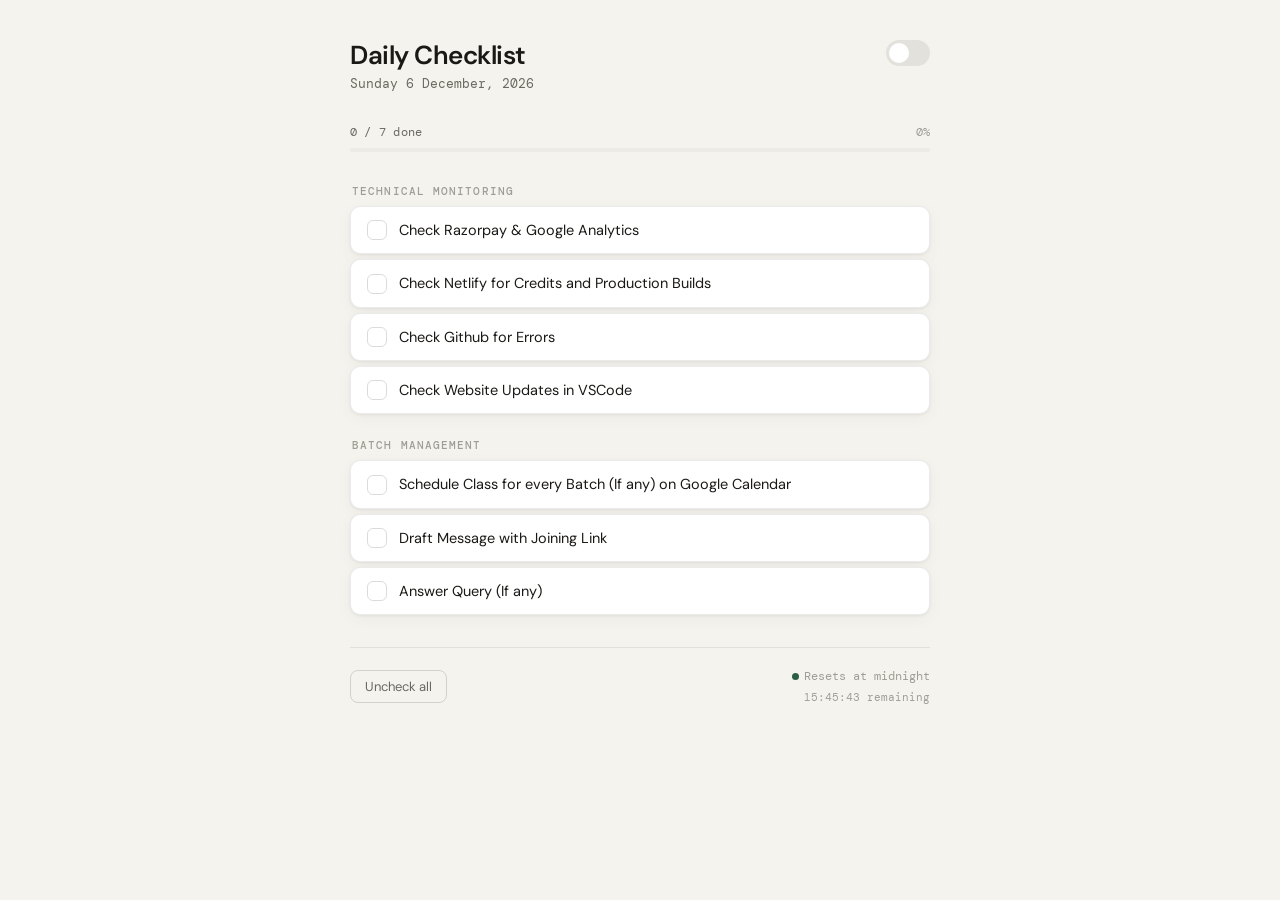
==== daily-checklist.html @ e54559fe "Daily Checklist HTML" ====
<!DOCTYPE html>
<html lang="en" data-theme="light">
<head>
<meta charset="UTF-8" />
<meta name="viewport" content="width=device-width, initial-scale=1.0" />
<title>Daily Checklist</title>
<link rel="preconnect" href="https://fonts.googleapis.com" />
<link href="https://fonts.googleapis.com/css2?family=DM+Sans:wght@300;400;500;600&family=DM+Mono:wght@400;500&display=swap" rel="stylesheet" />
<style>
  :root[data-theme="light"] {
    --bg: #F5F3EE;
    --surface: #FFFFFF;
    --surface2: #EDEBE6;
    --border: rgba(0,0,0,0.08);
    --border2: rgba(0,0,0,0.14);
    --text: #1A1916;
    --text2: #6B6860;
    --text3: #A09D96;
    --accent: #2A6041;
    --accent-bg: #EAF3DE;
    --accent-light: #C0DD97;
    --check-bg: #2A6041;
    --check-tick: #fff;
    --tag-bg: #EDEBE6;
    --tag-text: #6B6860;
    --done-line: rgba(0,0,0,0.25);
    --shadow: 0 1px 3px rgba(0,0,0,0.06), 0 4px 16px rgba(0,0,0,0.04);
    --toggle-bg: #E3E1DC;
    --toggle-btn: #fff;
  }
  :root[data-theme="dark"] {
    --bg: #141412;
    --surface: #1E1D1B;
    --surface2: #272521;
    --border: rgba(255,255,255,0.07);
    --border2: rgba(255,255,255,0.13);
    --text: #F0EDE8;
    --text2: #9E9B94;
    --text3: #5E5C57;
    --accent: #5DCAA5;
    --accent-bg: #04342C;
    --accent-light: #0F6E56;
    --check-bg: #5DCAA5;
    --check-tick: #04342C;
    --tag-bg: #272521;
    --tag-text: #9E9B94;
    --done-line: rgba(255,255,255,0.2);
    --shadow: 0 1px 3px rgba(0,0,0,0.3), 0 4px 16px rgba(0,0,0,0.2);
    --toggle-bg: #2A2926;
    --toggle-btn: #5DCAA5;
  }

  *, *::before, *::after { box-sizing: border-box; margin: 0; padding: 0; }

  body {
    font-family: 'DM Sans', sans-serif;
    background: var(--bg);
    color: var(--text);
    min-height: 100vh;
    padding: 2.5rem 1rem;
    transition: background 0.25s, color 0.25s;
  }

  .page {
    max-width: 580px;
    margin: 0 auto;
  }

  /* Header */
  .header {
    display: flex;
    align-items: flex-start;
    justify-content: space-between;
    margin-bottom: 2rem;
  }
  .header-left {}
  .header-title {
    font-size: 26px;
    font-weight: 600;
    letter-spacing: -0.5px;
    color: var(--text);
    line-height: 1.2;
  }
  .header-date {
    font-size: 13px;
    color: var(--text2);
    margin-top: 4px;
    font-family: 'DM Mono', monospace;
  }
  .header-right { display: flex; align-items: center; gap: 10px; }

  /* Theme toggle */
  .theme-toggle {
    width: 44px;
    height: 26px;
    border-radius: 99px;
    background: var(--toggle-bg);
    border: none;
    cursor: pointer;
    position: relative;
    transition: background 0.25s;
    flex-shrink: 0;
  }
  .theme-toggle::after {
    content: '';
    position: absolute;
    top: 3px; left: 3px;
    width: 20px; height: 20px;
    border-radius: 50%;
    background: var(--toggle-btn);
    transition: transform 0.25s, background 0.25s;
  }
  [data-theme="dark"] .theme-toggle::after { transform: translateX(18px); }

  /* Progress */
  .progress-section { margin-bottom: 2rem; }
  .progress-meta {
    display: flex;
    justify-content: space-between;
    font-size: 12px;
    font-family: 'DM Mono', monospace;
    color: var(--text3);
    margin-bottom: 8px;
    letter-spacing: 0.02em;
  }
  .progress-meta span:first-child { color: var(--text2); }
  .track {
    height: 4px;
    background: var(--surface2);
    border-radius: 99px;
    overflow: hidden;
  }
  .fill {
    height: 100%;
    background: var(--accent);
    border-radius: 99px;
    transition: width 0.4s cubic-bezier(0.4,0,0.2,1);
    min-width: 0;
  }

  /* Groups */
  .group { margin-bottom: 1.5rem; }
  .group-label {
    font-size: 11px;
    font-weight: 500;
    letter-spacing: 0.1em;
    text-transform: uppercase;
    color: var(--text3);
    font-family: 'DM Mono', monospace;
    margin-bottom: 8px;
    padding-left: 2px;
  }
  .group-items { display: flex; flex-direction: column; gap: 5px; }

  /* Task item */
  .task {
    display: flex;
    align-items: center;
    gap: 12px;
    padding: 13px 16px;
    background: var(--surface);
    border-radius: 10px;
    border: 1px solid var(--border);
    cursor: pointer;
    user-select: none;
    transition: border-color 0.15s, opacity 0.2s, transform 0.1s;
    box-shadow: var(--shadow);
    animation: fadeIn 0.25s ease forwards;
  }
  @keyframes fadeIn { from { opacity:0; transform: translateY(4px); } to { opacity:1; transform: translateY(0); } }
  .task:hover { border-color: var(--border2); }
  .task:active { transform: scale(0.99); }
  .task.done { opacity: 0.5; }

  .cb {
    width: 20px; height: 20px;
    border-radius: 6px;
    border: 1.5px solid var(--border2);
    flex-shrink: 0;
    display: flex; align-items: center; justify-content: center;
    transition: background 0.15s, border-color 0.15s;
    background: transparent;
  }
  .task.done .cb {
    background: var(--check-bg);
    border-color: var(--check-bg);
  }
  .cb svg { display: none; }
  .task.done .cb svg { display: block; }

  .task-label {
    font-size: 14.5px;
    font-weight: 400;
    color: var(--text);
    flex: 1;
    line-height: 1.4;
    transition: color 0.15s;
  }
  .task.done .task-label {
    text-decoration: line-through;
    text-decoration-color: var(--done-line);
    color: var(--text2);
  }

  /* Footer */
  .footer {
    display: flex;
    align-items: center;
    justify-content: space-between;
    margin-top: 2rem;
    padding-top: 1.25rem;
    border-top: 1px solid var(--border);
  }
  .reset-btn {
    font-size: 13px;
    font-family: 'DM Sans', sans-serif;
    color: var(--text2);
    background: none;
    border: 1px solid var(--border2);
    border-radius: 8px;
    padding: 7px 14px;
    cursor: pointer;
    transition: color 0.15s, border-color 0.15s, background 0.15s;
  }
  .reset-btn:hover { border-color: var(--accent); color: var(--accent); background: var(--accent-bg); }

  .auto-reset-badge {
    display: flex;
    align-items: center;
    gap: 5px;
    font-size: 12px;
    font-family: 'DM Mono', monospace;
    color: var(--text3);
  }
  .dot {
    width: 7px; height: 7px;
    border-radius: 50%;
    background: var(--accent);
    animation: pulse 2s infinite;
  }
  @keyframes pulse {
    0%,100% { opacity:1; transform: scale(1); }
    50% { opacity:0.5; transform: scale(0.8); }
  }

  .countdown {
    font-size: 11px;
    font-family: 'DM Mono', monospace;
    color: var(--text3);
    margin-top: 6px;
    text-align: right;
  }
</style>
</head>
<body>
<div class="page">
  <div class="header">
    <div class="header-left">
      <div class="header-title">Daily Checklist</div>
      <div class="header-date" id="date-label"></div>
    </div>
    <div class="header-right">
      <button class="theme-toggle" id="theme-toggle" title="Toggle light/dark mode" onclick="toggleTheme()"></button>
    </div>
  </div>

  <div class="progress-section">
    <div class="progress-meta">
      <span id="progress-text">0 / 0 done</span>
      <span id="progress-pct">0%</span>
    </div>
    <div class="track"><div class="fill" id="fill" style="width:0%"></div></div>
  </div>

  <div id="checklist"></div>

  <div class="footer">
    <button class="reset-btn" onclick="uncheckAll()">Uncheck all</button>
    <div>
      <div class="auto-reset-badge">
        <span class="dot"></span>
        <span>Resets at midnight</span>
      </div>
      <div class="countdown" id="countdown"></div>
    </div>
  </div>
</div>

<script>
const STORAGE_KEY = 'abhinav_daily_checklist_v1';

const GROUPS = [
  {
    label: 'Technical monitoring',
    tasks: [
      'Check Razorpay & Google Analytics',
      'Check Netlify for Credits and Production Builds',
      'Check Github for Errors',
      'Check Website Updates in VSCode',
    ]
  },
  {
    label: 'Batch management',
    tasks: [
      'Schedule Class for every Batch (If any) on Google Calendar',
      'Draft Message with Joining Link',
      'Answer Query (If any)',
    ]
  }
];

const today = () => new Date().toISOString().slice(0, 10);

function loadState() {
  try {
    const raw = localStorage.getItem(STORAGE_KEY);
    if (!raw) return null;
    return JSON.parse(raw);
  } catch { return null; }
}

function saveState(state) {
  try { localStorage.setItem(STORAGE_KEY, JSON.stringify(state)); } catch {}
}

function buildInitialChecks() {
  const checks = {};
  GROUPS.forEach(g => g.tasks.forEach(t => { checks[t] = false; }));
  return checks;
}

let state = loadState();
if (!state) {
  state = { date: today(), checks: buildInitialChecks(), theme: 'light' };
} else {
  if (state.date !== today()) {
    const checks = buildInitialChecks();
    state = { date: today(), checks, theme: state.theme || 'light' };
  }
}
saveState(state);

// Apply theme
document.documentElement.setAttribute('data-theme', state.theme || 'light');

function toggleTheme() {
  const cur = document.documentElement.getAttribute('data-theme');
  const next = cur === 'dark' ? 'light' : 'dark';
  document.documentElement.setAttribute('data-theme', next);
  state.theme = next;
  saveState(state);
}

function toggleTask(taskLabel) {
  state.checks[taskLabel] = !state.checks[taskLabel];
  saveState(state);
  render();
}

function uncheckAll() {
  Object.keys(state.checks).forEach(k => state.checks[k] = false);
  saveState(state);
  render();
}

function render() {
  const container = document.getElementById('checklist');
  container.innerHTML = '';

  let total = 0, done = 0;

  GROUPS.forEach(group => {
    const groupEl = document.createElement('div');
    groupEl.className = 'group';

    const labelEl = document.createElement('div');
    labelEl.className = 'group-label';
    labelEl.textContent = group.label;
    groupEl.appendChild(labelEl);

    const itemsEl = document.createElement('div');
    itemsEl.className = 'group-items';

    group.tasks.forEach(taskLabel => {
      total++;
      const isDone = !!state.checks[taskLabel];
      if (isDone) done++;

      const el = document.createElement('div');
      el.className = 'task' + (isDone ? ' done' : '');
      el.innerHTML = `
        <div class="cb">
          <svg width="11" height="9" viewBox="0 0 11 9" fill="none">
            <path d="M1 4.5L4 7.5L10 1" stroke="var(--check-tick)" stroke-width="1.8" stroke-linecap="round" stroke-linejoin="round"/>
          </svg>
        </div>
        <span class="task-label">${esc(taskLabel)}</span>
      `;
      el.onclick = () => toggleTask(taskLabel);
      itemsEl.appendChild(el);
    });

    groupEl.appendChild(itemsEl);
    container.appendChild(groupEl);
  });

  const pct = total === 0 ? 0 : Math.round((done / total) * 100);
  document.getElementById('progress-text').textContent = `${done} / ${total} done`;
  document.getElementById('progress-pct').textContent = pct + '%';
  document.getElementById('fill').style.width = pct + '%';
}

function esc(s) {
  return s.replace(/&/g,'&amp;').replace(/</g,'&lt;').replace(/>/g,'&gt;');
}

function updateMeta() {
  const now = new Date();
  document.getElementById('date-label').textContent = now.toLocaleDateString('en-IN', {
    weekday: 'long', day: 'numeric', month: 'long', year: 'numeric'
  });
  const midnight = new Date(now);
  midnight.setHours(24, 0, 0, 0);
  const diff = midnight - now;
  const h = Math.floor(diff / 3600000);
  const m = Math.floor((diff % 3600000) / 60000);
  const s = Math.floor((diff % 60000) / 1000);
  document.getElementById('countdown').textContent =
    `${String(h).padStart(2,'0')}:${String(m).padStart(2,'0')}:${String(s).padStart(2,'0')} remaining`;
}

function midnightCheck() {
  if (state.date !== today()) {
    state.checks = buildInitialChecks();
    state.date = today();
    saveState(state);
    render();
  }
}

render();
updateMeta();
setInterval(() => { updateMeta(); midnightCheck(); }, 1000);
</script>
</body>
</html>
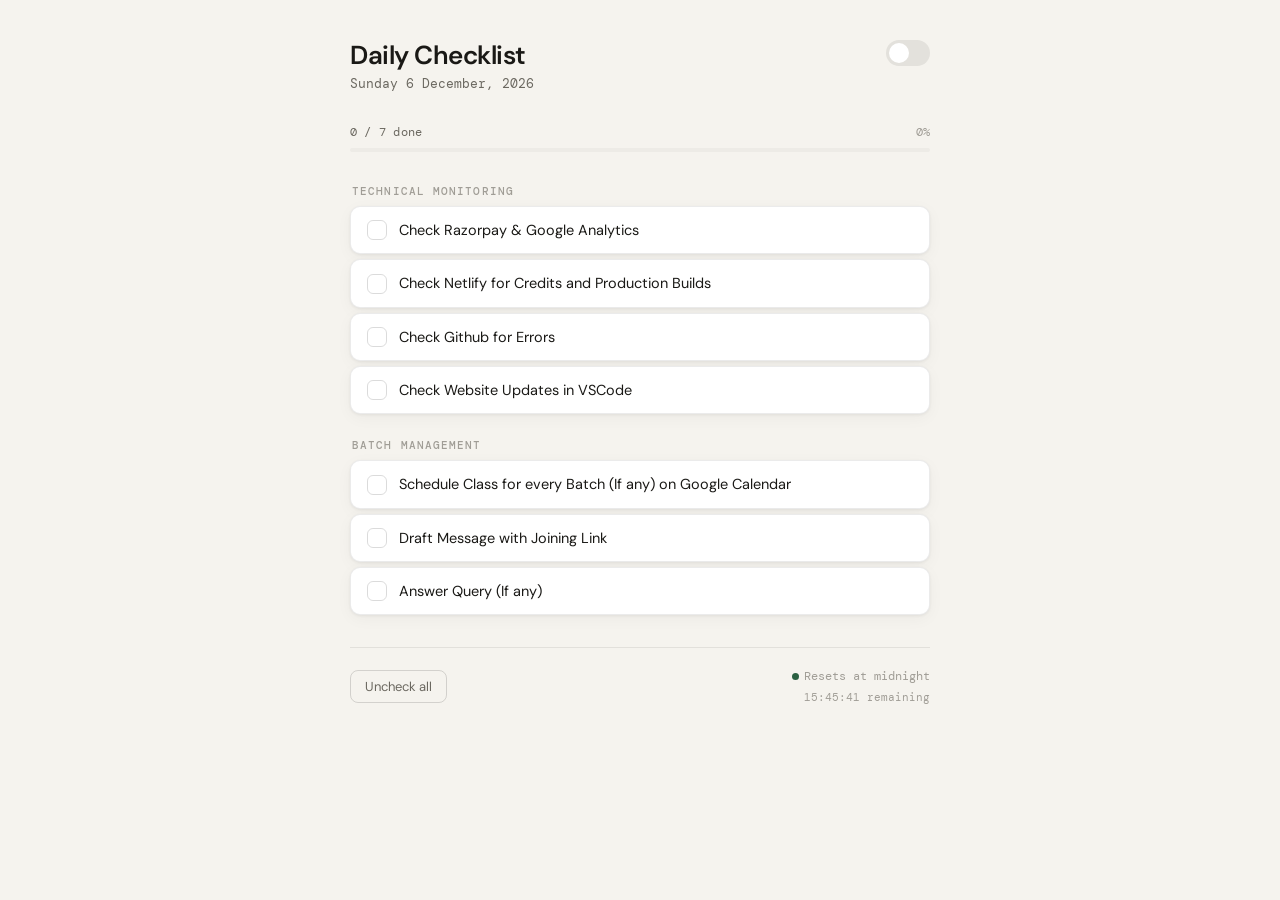
==== commit fc9792b3: "Enhanced Formatting" ====
--- a/daily-checklist.html
+++ b/daily-checklist.html
@@ -1,4 +1,5 @@
 <!DOCTYPE html>
+
 <html lang="en" data-theme="light">
 <head>
 <meta charset="UTF-8" />
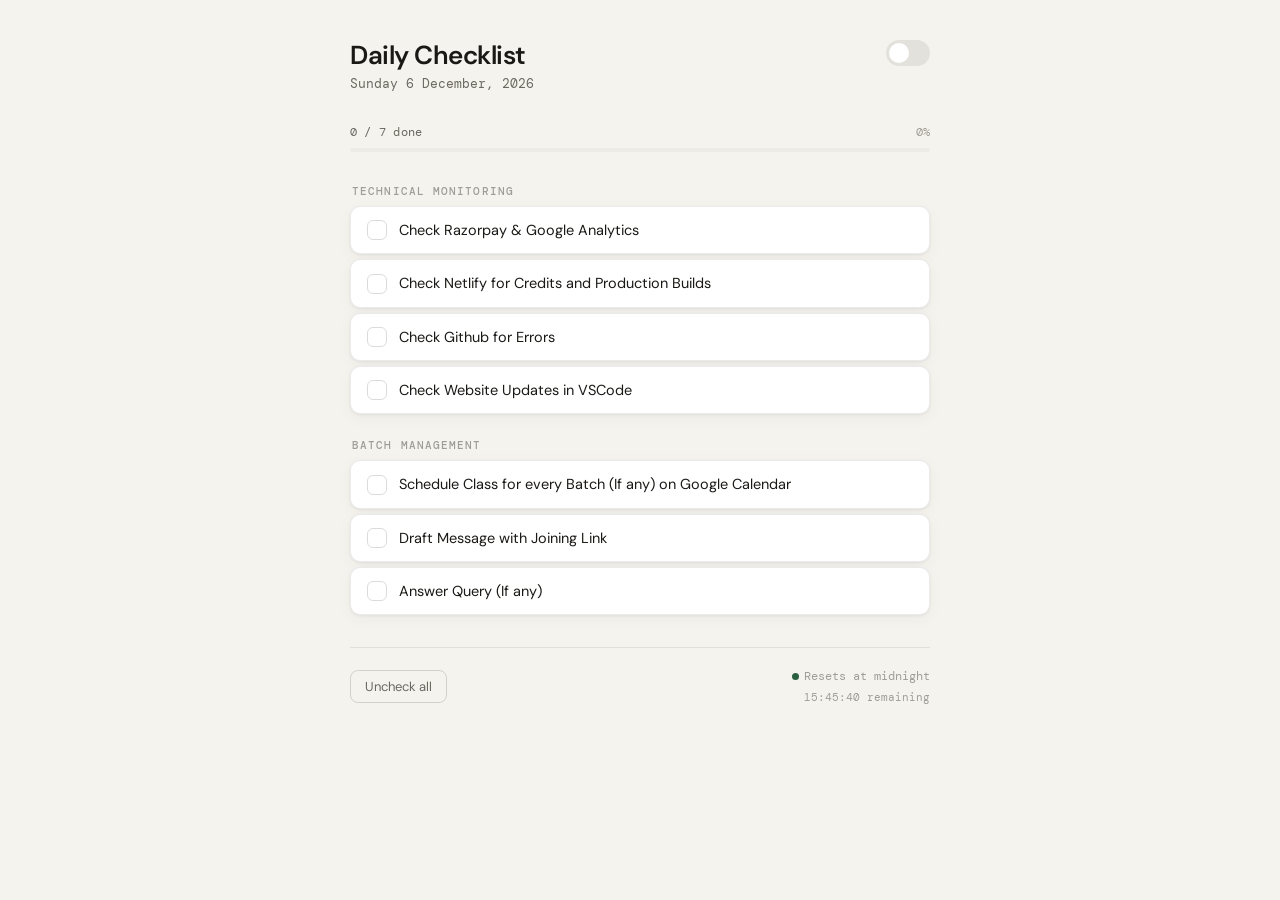
==== commit ec0685b6: "test commit" ====
--- a/daily-checklist.html
+++ b/daily-checklist.html
@@ -28,6 +28,8 @@
     --shadow: 0 1px 3px rgba(0,0,0,0.06), 0 4px 16px rgba(0,0,0,0.04);
     --toggle-bg: #E3E1DC;
     --toggle-btn: #fff;
+
+    
   }
   :root[data-theme="dark"] {
     --bg: #141412;
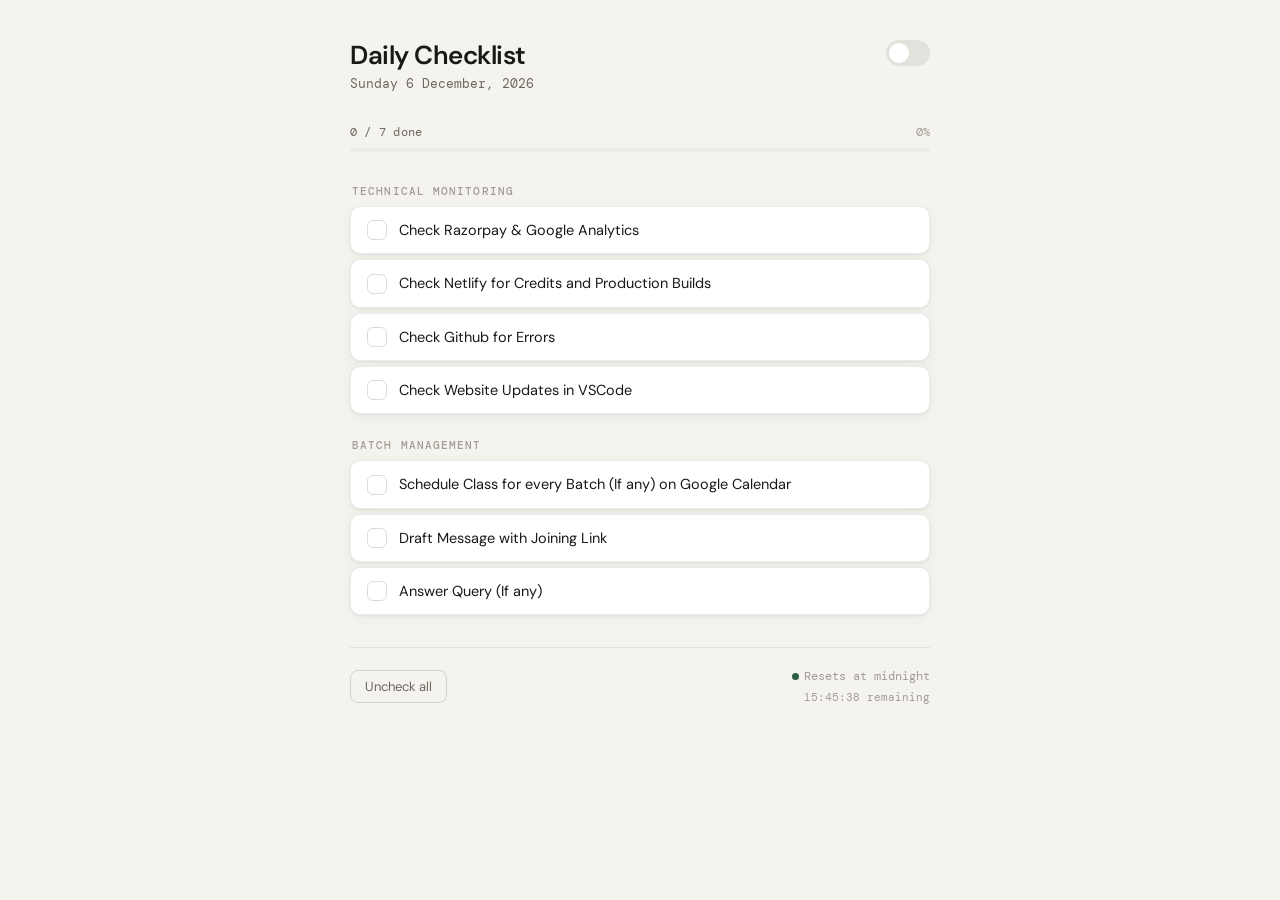
==== commit a0eda35b: "test commit" ====
--- a/daily-checklist.html
+++ b/daily-checklist.html
@@ -27,9 +27,8 @@
     --done-line: rgba(0,0,0,0.25);
     --shadow: 0 1px 3px rgba(0,0,0,0.06), 0 4px 16px rgba(0,0,0,0.04);
     --toggle-bg: #E3E1DC;
-    --toggle-btn: #fff;
-
-    
+    --toggle-btn: #fff;    
+    --test-commit-variable: #000;
   }
   :root[data-theme="dark"] {
     --bg: #141412;
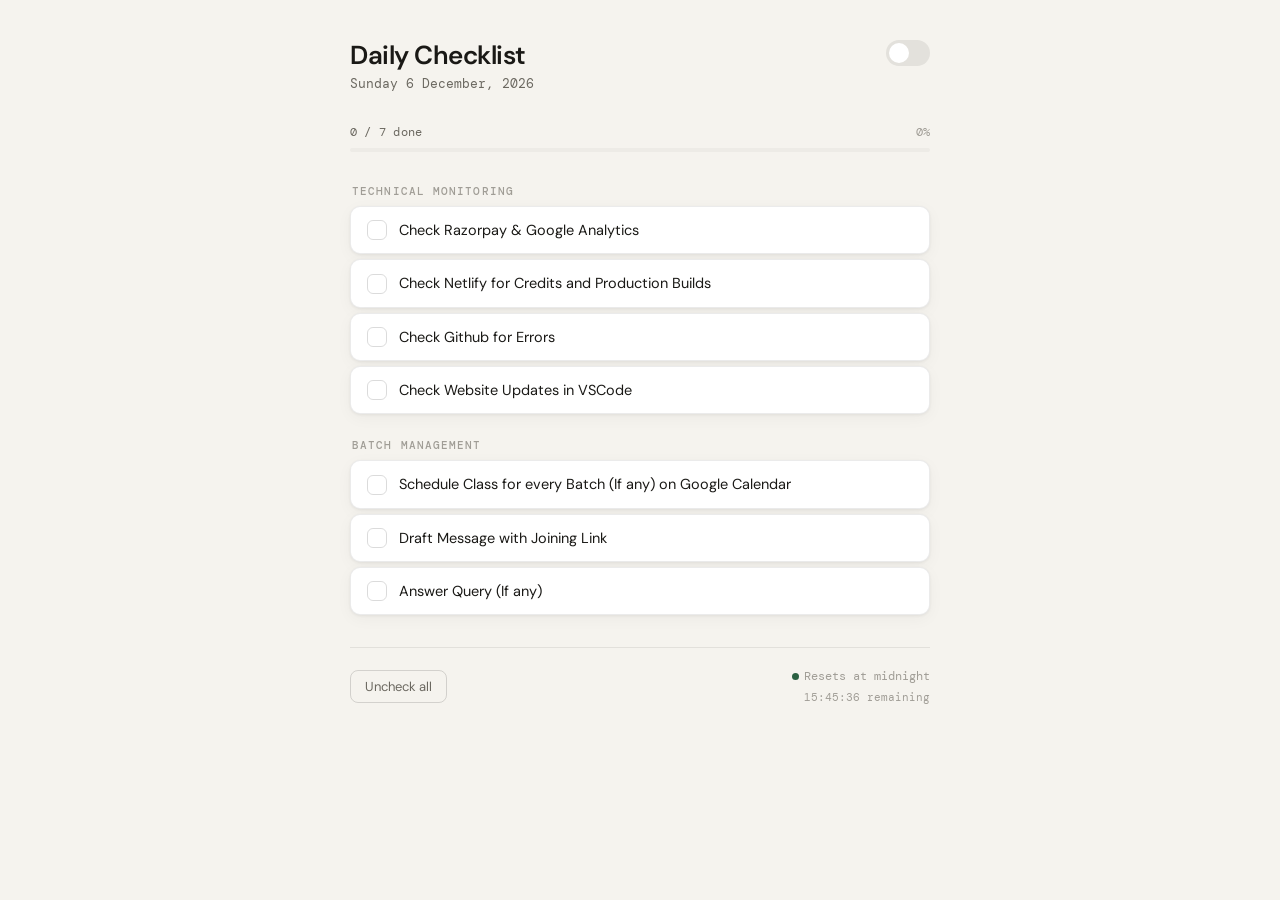
==== commit fcbc40ef: "Add Accent Color" ====
--- a/daily-checklist.html
+++ b/daily-checklist.html
@@ -29,6 +29,7 @@
     --toggle-bg: #E3E1DC;
     --toggle-btn: #fff;    
     --test-commit-variable: #000;
+    --accent-color: #2A6041;
   }
   :root[data-theme="dark"] {
     --bg: #141412;
